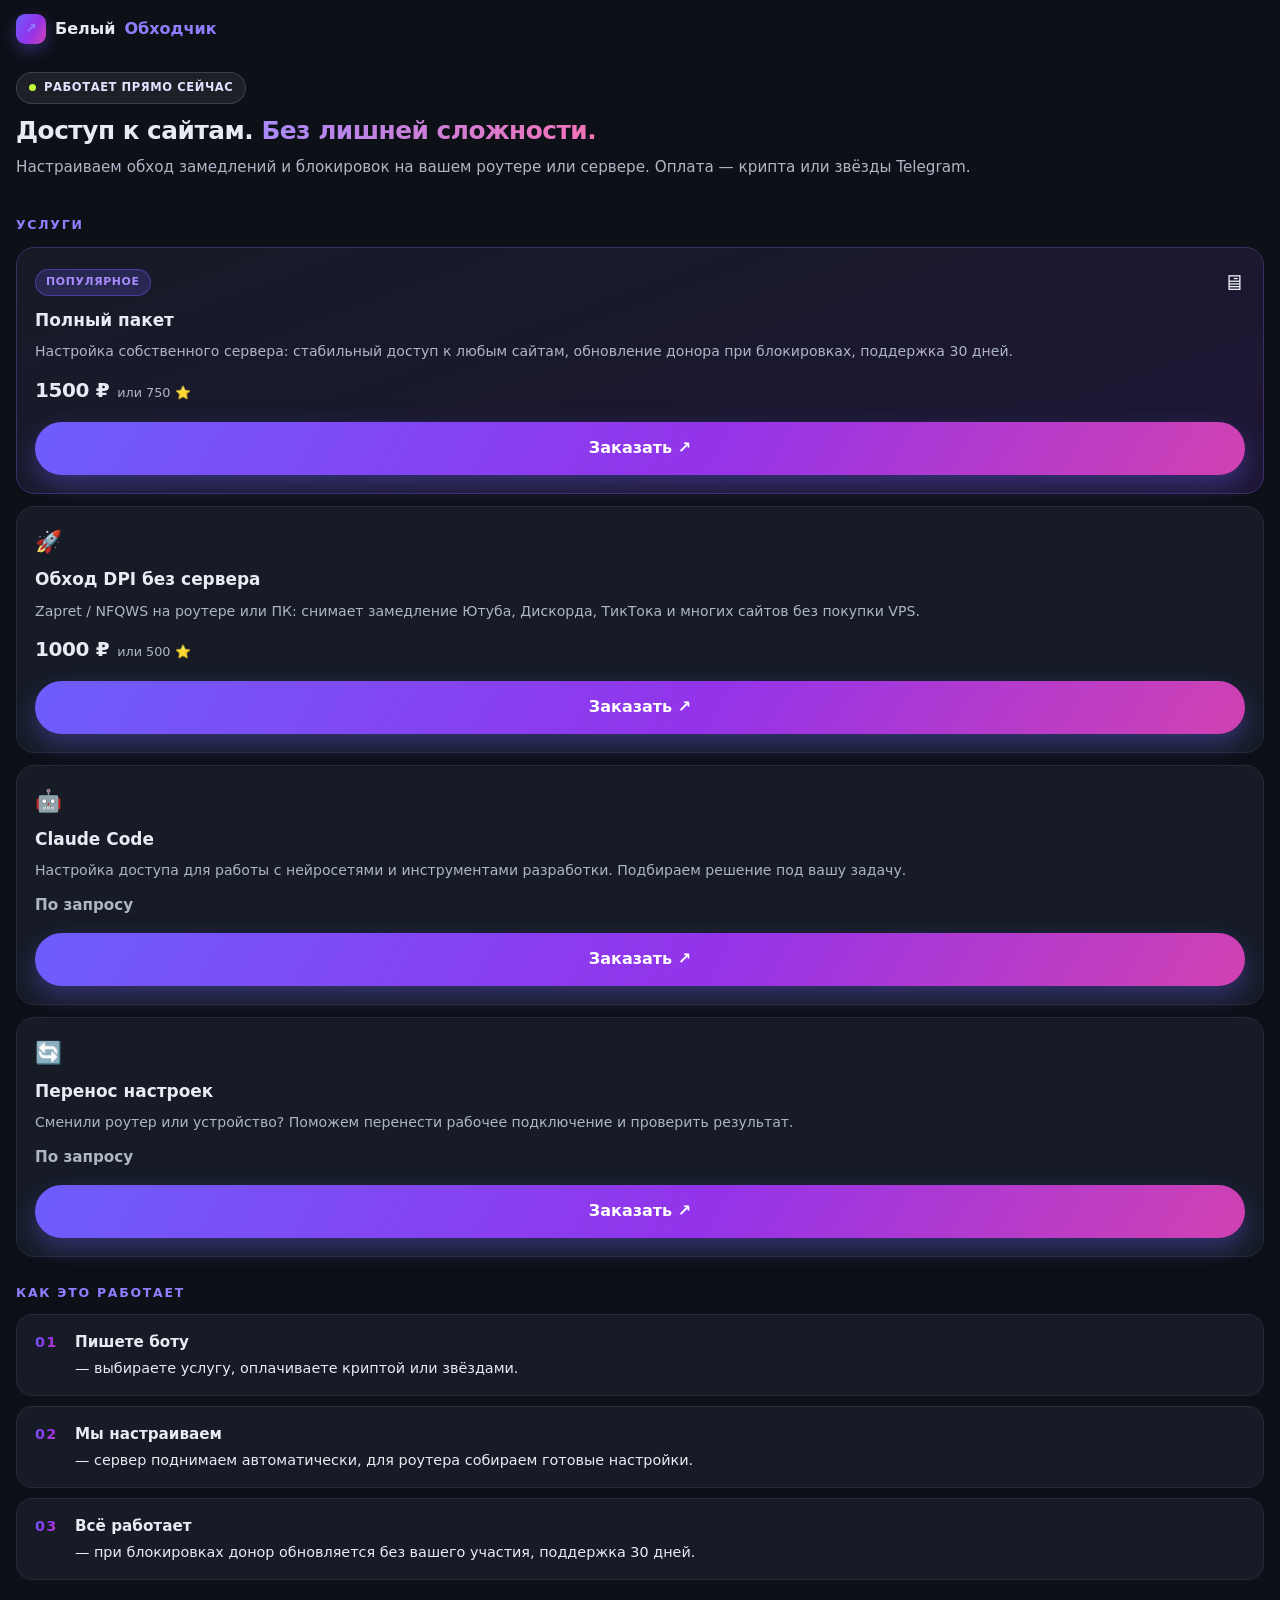
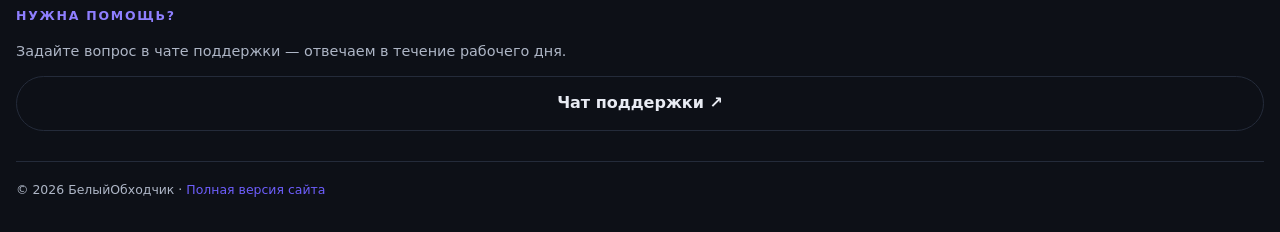
==== webapp/index.html @ 5cc1a09c "feat(site): Telegram Mini App (веб-приложение) webapp/ + kнопка в боте" ====
<!doctype html>
<html lang="ru">
<head>
<meta charset="utf-8">
<meta name="viewport" content="width=device-width, initial-scale=1, viewport-fit=cover">
<meta name="description" content="БелыйОбходчик — настройка стабильного доступа к заблокированным сайтам за один день. Витрина услуг в Telegram.">
<meta name="theme-color" content="#0d1017">
<title>БелыйОбходчик — услуги</title>
<link rel="icon" href="../img/favicon.svg" type="image/svg+xml">
<link rel="stylesheet" href="style.css">
<script src="https://telegram.org/js/telegram-web-app.js"></script>
</head>
<body>
<header class="top">
  <a class="brand" href="https://camce6e-wq.github.io/beliy-obhodchik/">
    <span class="brand-mark" aria-hidden="true">↗</span>
    Белый<span>Обходчик</span>
  </a>
</header>

<main>
  <section class="hero">
    <p class="badge"><span class="dot" aria-hidden="true"></span>Работает прямо сейчас</p>
    <h1>Доступ к сайтам. <em>Без лишней сложности.</em></h1>
    <p class="lead">Настраиваем обход замедлений и блокировок на вашем роутере или сервере. Оплата — крипта или звёзды Telegram.</p>
  </section>

  <section aria-labelledby="srv">
    <h2 id="srv" class="sec-title">Услуги</h2>

    <article class="card featured">
      <div class="card-head"><span class="tag">Популярное</span><span class="icon" aria-hidden="true">🖥</span></div>
      <h3>Полный пакет</h3>
      <p>Настройка собственного сервера: стабильный доступ к любым сайтам, обновление донора при блокировках, поддержка 30 дней.</p>
      <div class="price"><strong>1500 ₽</strong><span>или 750 ⭐</span></div>
      <a class="btn" href="https://t.me/beliy_obhodchik_bot">Заказать ↗</a>
    </article>

    <article class="card">
      <div class="card-head"><span class="icon" aria-hidden="true">🚀</span></div>
      <h3>Обход DPI без сервера</h3>
      <p>Zapret / NFQWS на роутере или ПК: снимает замедление Ютуба, Дискорда, ТикТока и многих сайтов без покупки VPS.</p>
      <div class="price"><strong>1000 ₽</strong><span>или 500 ⭐</span></div>
      <a class="btn" href="https://t.me/beliy_obhodchik_bot">Заказать ↗</a>
    </article>

    <article class="card">
      <div class="card-head"><span class="icon" aria-hidden="true">🤖</span></div>
      <h3>Claude Code</h3>
      <p>Настройка доступа для работы с нейросетями и инструментами разработки. Подбираем решение под вашу задачу.</p>
      <div class="price"><span class="on-request">По запросу</span></div>
      <a class="btn" href="https://t.me/beliy_obhodchik_bot">Заказать ↗</a>
    </article>

    <article class="card">
      <div class="card-head"><span class="icon" aria-hidden="true">🔄</span></div>
      <h3>Перенос настроек</h3>
      <p>Сменили роутер или устройство? Поможем перенести рабочее подключение и проверить результат.</p>
      <div class="price"><span class="on-request">По запросу</span></div>
      <a class="btn" href="https://t.me/beliy_obhodchik_bot">Заказать ↗</a>
    </article>
  </section>

  <section class="steps" aria-labelledby="how">
    <h2 id="how" class="sec-title">Как это работает</h2>
    <ol>
      <li><b>Пишете боту</b> — выбираете услугу, оплачиваете криптой или звёздами.</li>
      <li><b>Мы настраиваем</b> — сервер поднимаем автоматически, для роутера собираем готовые настройки.</li>
      <li><b>Всё работает</b> — при блокировках донор обновляется без вашего участия, поддержка 30 дней.</li>
    </ol>
  </section>

  <section class="support" aria-labelledby="sup">
    <h2 id="sup" class="sec-title">Нужна помощь?</h2>
    <p>Задайте вопрос в чате поддержки — отвечаем в течение рабочего дня.</p>
    <a class="btn outline" href="https://t.me/beliy_obhodchik_support_bot">Чат поддержки ↗</a>
  </section>
</main>

<footer>
  <p>© 2026 БелыйОбходчик · <a href="https://camce6e-wq.github.io/beliy-obhodchik/">Полная версия сайта</a></p>
</footer>

<script>
const tg = window.Telegram ? window.Telegram.WebApp : null;
const root = document.documentElement;
const apply = () => {
  if (!tg) return;
  const t = (tg.themeParams && tg.themeParams.bg_color) || '#0d1017';
  root.style.setProperty('--bg', t === '#ffffff' ? '#ffffff' : '#0d1017');
  if (tg.themeParams && tg.themeParams.text_color) root.style.setProperty('--ink', tg.themeParams.text_color);
};
if (tg) { tg.ready(); tg.expand(); tg.setHeaderColor('#0d1017'); tg.setBackgroundColor('#0d1017'); tg.onEvent('themeChanged', apply); }
apply();
function openBot(url) {
  if (tg && tg.openTelegramLink) tg.openTelegramLink(url);
  else window.location.href = url;
}
document.querySelectorAll(".btn").forEach(function (b) {
  b.addEventListener("click", function (e) {
    e.preventDefault();
    openBot(b.href);
  });
});
</script>
</body>
</html>
---- webapp/style.css ----
:root {
  --bg: #0d1017;
  --card: #161b26;
  --line: #242b3a;
  --ink: #e8ebf3;
  --muted: #aeb6c6;
  --violet: #6d5efc;
  --grad: linear-gradient(120deg, #6d5efc 0%, #9333ea 55%, #ec4899 120%);
}

* { box-sizing: border-box; }
html, body { margin: 0; padding: 0; }
body {
  background: var(--bg);
  color: var(--ink);
  font-family: -apple-system, BlinkMacSystemFont, "Segoe UI", Roboto, Inter, system-ui, sans-serif;
  line-height: 1.55;
  -webkit-font-smoothing: antialiased;
  padding: max(0px, env(safe-area-inset-top)) max(16px, env(safe-area-inset-right)) max(32px, env(safe-area-inset-bottom)) max(16px, env(safe-area-inset-left));
}
a { color: var(--violet); text-decoration: none; }

.top { padding: 14px 0 6px; }
.brand { display: inline-flex; align-items: center; gap: 9px; font-weight: 800; font-size: 1rem; color: var(--ink); }
.brand span { color: #8f7fff; }
.brand-mark {
  display: grid; place-items: center; width: 30px; height: 30px; border-radius: 9px;
  background: var(--grad); color: #fff; font-size: .85rem; box-shadow: 0 6px 16px rgba(109, 94, 252, .35);
}

.hero { padding: 22px 0 10px; }
.badge {
  display: inline-flex; align-items: center; gap: 8px; margin: 0 0 12px;
  padding: 6px 12px; border-radius: 999px; background: rgba(255, 255, 255, .07);
  border: 1px solid rgba(255, 255, 255, .14); font-size: .72rem; font-weight: 700;
  letter-spacing: .05em; text-transform: uppercase; color: #dfe3ff;
}
.dot { width: 7px; height: 7px; border-radius: 50%; background: #c3f53c; }
h1 { margin: 0 0 10px; font-size: 1.55rem; line-height: 1.2; letter-spacing: -.02em; }
h1 em { font-style: normal; background: linear-gradient(100deg, #a78bfa, #f472b6); -webkit-background-clip: text; background-clip: text; color: transparent; }
.lead { margin: 0; color: var(--muted); font-size: .95rem; }

.sec-title { margin: 26px 0 12px; font-size: .78rem; font-weight: 800; letter-spacing: .14em; text-transform: uppercase; color: #8f7fff; }

.card {
  display: flex; flex-direction: column; gap: 8px; margin: 12px 0 0; padding: 18px;
  background: var(--card); border: 1px solid var(--line); border-radius: 18px;
}
.card.featured { background: linear-gradient(160deg, #161b26, #1e1635); border-color: #3b2f66; }
.card-head { display: flex; align-items: center; justify-content: space-between; }
.icon { font-size: 1.35rem; }
.tag {
  padding: 4px 10px; border-radius: 999px; background: rgba(109, 94, 252, .2);
  border: 1px solid rgba(109, 94, 252, .45); color: #a78bfa; font-size: .68rem; font-weight: 800;
  letter-spacing: .06em; text-transform: uppercase;
}
.card h3 { margin: 0; font-size: 1.06rem; }
.card p { margin: 0; color: var(--muted); font-size: .88rem; }
.price { display: flex; align-items: baseline; gap: 8px; margin-top: 4px; }
.price strong { font-size: 1.25rem; letter-spacing: -.02em; }
.price span { color: var(--muted); font-size: .8rem; }
.on-request { font-weight: 700; color: var(--ink); font-size: .95rem !important; }

.btn {
  display: block; width: 100%; margin-top: 8px; padding: 14px 0; text-align: center;
  border: 0; border-radius: 999px; background: var(--grad); color: #fff;
  font-size: 1rem; font-weight: 700; box-shadow: 0 10px 24px rgba(109, 94, 252, .35);
  -webkit-tap-highlight-color: transparent;
}
.btn.outline { background: transparent; border: 1.5px solid var(--line); color: var(--ink); box-shadow: none; }

.steps ol { margin: 0; padding: 0; list-style: none; counter-reset: s; }
.steps li {
  position: relative; margin-top: 10px; padding: 16px 18px 16px 58px;
  background: var(--card); border: 1px solid var(--line); border-radius: 16px; font-size: .9rem;
}
.steps li b { display: block; margin-bottom: 2px; font-size: .95rem; }
.steps li::before {
  counter-increment: s; content: counter(s, decimal-leading-zero);
  position: absolute; left: 18px; top: 16px; font-weight: 800; letter-spacing: .08em;
  background: var(--grad); -webkit-background-clip: text; background-clip: text; color: transparent;
}

.support p { color: var(--muted); font-size: .9rem; }

footer { margin-top: 30px; padding-top: 18px; border-top: 1px solid var(--line); color: var(--muted); font-size: .78rem; }
footer p { margin: 0; }
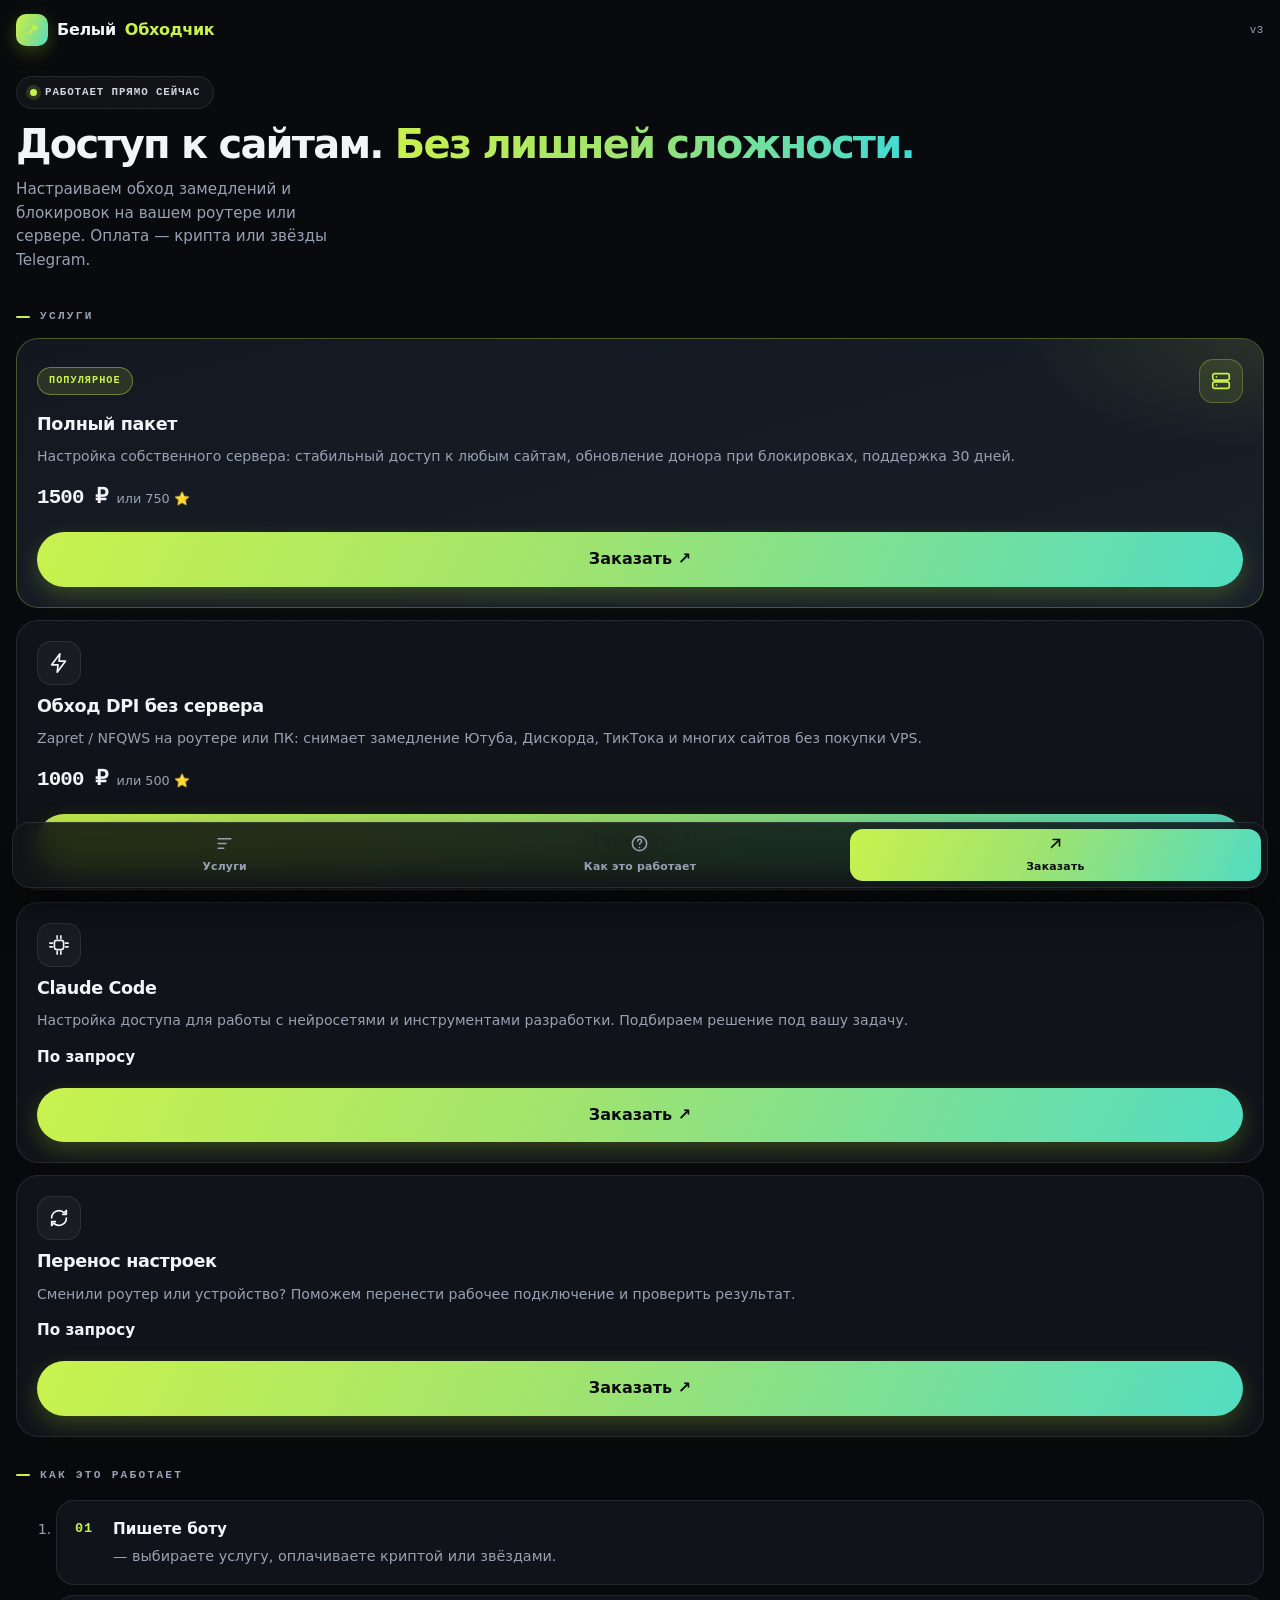
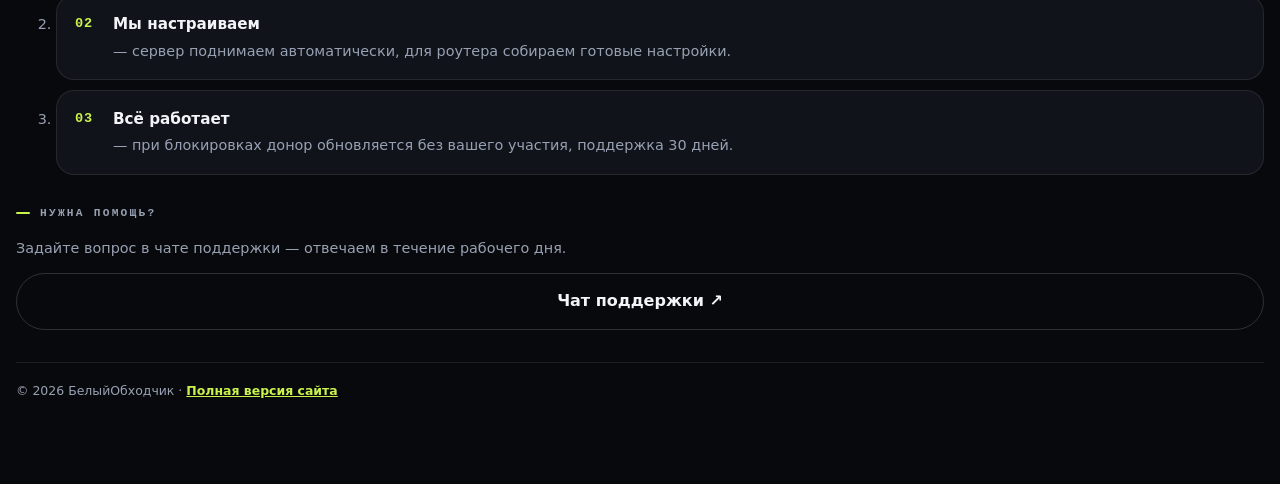
==== commit bb4699be: "feat(design): v3 - near-black + lime, grain, bento-сетка, моно-лейблы, bottom-nav в Mini App" ====
--- a/webapp/index.html
+++ b/webapp/index.html
@@ -11,14 +11,16 @@
 <script src="https://telegram.org/js/telegram-web-app.js"></script>
 </head>
 <body>
+<a class="skip-link" href="#main">К содержимому</a>
 <header class="top">
   <a class="brand" href="https://camce6e-wq.github.io/beliy-obhodchik/">
     <span class="brand-mark" aria-hidden="true">↗</span>
     Белый<span>Обходчик</span>
   </a>
+  <span class="top-note">v3</span>
 </header>
 
-<main>
+<main id="main">
   <section class="hero">
     <p class="badge"><span class="dot" aria-hidden="true"></span>Работает прямо сейчас</p>
     <h1>Доступ к сайтам. <em>Без лишней сложности.</em></h1>
@@ -29,7 +31,7 @@
     <h2 id="srv" class="sec-title">Услуги</h2>
 
     <article class="card featured">
-      <div class="card-head"><span class="tag">Популярное</span><span class="icon" aria-hidden="true">🖥</span></div>
+      <div class="card-head"><span class="tag">Популярное</span><span class="icon" aria-hidden="true"><svg width="22" height="22" viewBox="0 0 24 24" fill="none" stroke="currentColor" stroke-width="1.8" stroke-linecap="round"><rect x="3" y="4" width="18" height="7" rx="2"/><rect x="3" y="13" width="18" height="7" rx="2"/><path d="M7 7.5h.01M7 16.5h.01"/></svg></span></div>
       <h3>Полный пакет</h3>
       <p>Настройка собственного сервера: стабильный доступ к любым сайтам, обновление донора при блокировках, поддержка 30 дней.</p>
       <div class="price"><strong>1500 ₽</strong><span>или 750 ⭐</span></div>
@@ -37,7 +39,7 @@
     </article>
 
     <article class="card">
-      <div class="card-head"><span class="icon" aria-hidden="true">🚀</span></div>
+      <div class="card-head"><span class="icon" aria-hidden="true"><svg width="22" height="22" viewBox="0 0 24 24" fill="none" stroke="currentColor" stroke-width="1.8" stroke-linejoin="round"><path d="M13 2 4 14h7l-1 8 9-12h-7l1-8Z"/></svg></span></div>
       <h3>Обход DPI без сервера</h3>
       <p>Zapret / NFQWS на роутере или ПК: снимает замедление Ютуба, Дискорда, ТикТока и многих сайтов без покупки VPS.</p>
       <div class="price"><strong>1000 ₽</strong><span>или 500 ⭐</span></div>
@@ -45,7 +47,7 @@
     </article>
 
     <article class="card">
-      <div class="card-head"><span class="icon" aria-hidden="true">🤖</span></div>
+      <div class="card-head"><span class="icon" aria-hidden="true"><svg width="22" height="22" viewBox="0 0 24 24" fill="none" stroke="currentColor" stroke-width="1.8" stroke-linecap="round"><rect x="7" y="7" width="10" height="10" rx="2.5"/><path d="M10 2v3M14 2v3M10 19v3M14 19v3M2 10h3M2 14h3M19 10h3M19 14h3"/></svg></span></div>
       <h3>Claude Code</h3>
       <p>Настройка доступа для работы с нейросетями и инструментами разработки. Подбираем решение под вашу задачу.</p>
       <div class="price"><span class="on-request">По запросу</span></div>
@@ -53,7 +55,7 @@
     </article>
 
     <article class="card">
-      <div class="card-head"><span class="icon" aria-hidden="true">🔄</span></div>
+      <div class="card-head"><span class="icon" aria-hidden="true"><svg width="22" height="22" viewBox="0 0 24 24" fill="none" stroke="currentColor" stroke-width="1.8" stroke-linecap="round" stroke-linejoin="round"><path d="M20 12a8 8 0 0 1-13.7 5.6L4 20"/><path d="M4 12a8 8 0 0 1 13.7-5.6L20 4"/><path d="M20 4v4h-4M4 20v-4h4"/></svg></span></div>
       <h3>Перенос настроек</h3>
       <p>Сменили роутер или устройство? Поможем перенести рабочее подключение и проверить результат.</p>
       <div class="price"><span class="on-request">По запросу</span></div>
@@ -81,25 +83,25 @@
   <p>© 2026 БелыйОбходчик · <a href="https://camce6e-wq.github.io/beliy-obhodchik/">Полная версия сайта</a></p>
 </footer>
 
+<nav class="tabbar" aria-label="Навигация приложения">
+  <a href="#srv"><b aria-hidden="true"><svg width="19" height="19" viewBox="0 0 24 24" fill="none" stroke="currentColor" stroke-width="1.9" stroke-linecap="round"><path d="M4 6h16M4 12h10M4 18h7"/></svg></b>Услуги</a>
+  <a href="#how"><b aria-hidden="true"><svg width="19" height="19" viewBox="0 0 24 24" fill="none" stroke="currentColor" stroke-width="1.9" stroke-linecap="round"><circle cx="12" cy="12" r="9"/><path d="M9.6 9.2a2.5 2.5 0 1 1 3.4 2.3c-.7.3-1 .9-1 1.6"/><path d="M12 17h.01"/></svg></b>Как это работает</a>
+  <a class="cta" href="https://t.me/beliy_obhodchik_bot"><b aria-hidden="true"><svg width="19" height="19" viewBox="0 0 24 24" fill="none" stroke="currentColor" stroke-width="2.1" stroke-linecap="round" stroke-linejoin="round"><path d="M7 17 17 7"/><path d="M9 7h8v8"/></svg></b>Заказать</a>
+</nav>
+
 <script>
-const tg = window.Telegram ? window.Telegram.WebApp : null;
-const root = document.documentElement;
-const apply = () => {
-  if (!tg) return;
-  const t = (tg.themeParams && tg.themeParams.bg_color) || '#0d1017';
-  root.style.setProperty('--bg', t === '#ffffff' ? '#ffffff' : '#0d1017');
-  if (tg.themeParams && tg.themeParams.text_color) root.style.setProperty('--ink', tg.themeParams.text_color);
-};
-if (tg) { tg.ready(); tg.expand(); tg.setHeaderColor('#0d1017'); tg.setBackgroundColor('#0d1017'); tg.onEvent('themeChanged', apply); }
-apply();
+// Палитра приложения фиксирована (тёмная), поэтому цвета темы Telegram не подменяем:
+// иначе светлая тема даст тёмный текст на тёмном фоне.
+var tg = window.Telegram ? window.Telegram.WebApp : null;
+if (tg) { tg.ready(); tg.expand(); tg.setHeaderColor('#08090c'); tg.setBackgroundColor('#08090c'); }
 function openBot(url) {
   if (tg && tg.openTelegramLink) tg.openTelegramLink(url);
   else window.location.href = url;
 }
-document.querySelectorAll(".btn").forEach(function (b) {
-  b.addEventListener("click", function (e) {
+document.querySelectorAll('.btn, .tabbar a[href*="t.me"]').forEach(function (el) {
+  el.addEventListener('click', function (e) {
     e.preventDefault();
-    openBot(b.href);
+    openBot(el.href);
   });
 });
 </script>
--- a/webapp/style.css
+++ b/webapp/style.css
@@ -1,87 +1,142 @@
 :root {
-  --bg: #0d1017;
-  --card: #161b26;
-  --line: #242b3a;
-  --ink: #e8ebf3;
-  --muted: #aeb6c6;
-  --violet: #6d5efc;
-  --grad: linear-gradient(120deg, #6d5efc 0%, #9333ea 55%, #ec4899 120%);
+  --bg: #08090c;
+  --surface: #101319;
+  --surface-2: #161a22;
+  --hair: rgba(255, 255, 255, .09);
+  --hair-2: rgba(255, 255, 255, .16);
+  --ink: #f2f4f8;
+  --muted: #98a1b3;
+  --lime: #c9f24d;
+  --lime-deep: #a8dc2b;
+  --cyan: #3ddbd9;
+  --grad: linear-gradient(115deg, #c9f24d 0%, #9fe36f 45%, #3ddbd9 115%);
+  --mono: ui-monospace, SFMono-Regular, Menlo, Consolas, monospace;
+  --ease: cubic-bezier(.2, .8, .2, 1);
 }
 
 * { box-sizing: border-box; }
-html, body { margin: 0; padding: 0; }
+html { scroll-behavior: smooth; }
 body {
+  margin: 0;
   background: var(--bg);
   color: var(--ink);
   font-family: -apple-system, BlinkMacSystemFont, "Segoe UI", Roboto, Inter, system-ui, sans-serif;
   line-height: 1.55;
   -webkit-font-smoothing: antialiased;
-  padding: max(0px, env(safe-area-inset-top)) max(16px, env(safe-area-inset-right)) max(32px, env(safe-area-inset-bottom)) max(16px, env(safe-area-inset-left));
-}
-a { color: var(--violet); text-decoration: none; }
-
-.top { padding: 14px 0 6px; }
-.brand { display: inline-flex; align-items: center; gap: 9px; font-weight: 800; font-size: 1rem; color: var(--ink); }
-.brand span { color: #8f7fff; }
-.brand-mark {
-  display: grid; place-items: center; width: 30px; height: 30px; border-radius: 9px;
-  background: var(--grad); color: #fff; font-size: .85rem; box-shadow: 0 6px 16px rgba(109, 94, 252, .35);
+  padding: max(0px, env(safe-area-inset-top)) max(16px, env(safe-area-inset-right)) calc(84px + env(safe-area-inset-bottom)) max(16px, env(safe-area-inset-left));
 }
 
-.hero { padding: 22px 0 10px; }
+/* grain */
+body::after {
+  content: ""; position: fixed; inset: 0; z-index: 1; pointer-events: none; opacity: .05;
+  background-image: url("data:image/svg+xml,%3Csvg xmlns='http://www.w3.org/2000/svg' width='160' height='160'%3E%3Cfilter id='n'%3E%3CfeTurbulence type='fractalNoise' baseFrequency='.85' numOctaves='3'/%3E%3C/filter%3E%3Crect width='160' height='160' filter='url(%23n)'/%3E%3C/svg%3E");
+  mix-blend-mode: overlay;
+}
+.skip-link, .top, main, footer, .tabbar { position: relative; z-index: 2; }
+
+.skip-link { position: absolute; left: 12px; top: -60px; z-index: 10; padding: 10px 14px; background: var(--lime); color: #0a0c10; border-radius: 0 0 10px 10px; font-weight: 700; text-decoration: none; }
+.skip-link:focus { top: 0; }
+
+.top { display: flex; align-items: center; justify-content: space-between; padding: 14px 0 4px; }
+.brand { display: inline-flex; align-items: center; gap: 9px; font-weight: 800; letter-spacing: -.02em; color: var(--ink); text-decoration: none; }
+.brand span { color: var(--lime); }
+.brand-mark {
+  display: grid; place-items: center; width: 32px; height: 32px; border-radius: 10px;
+  background: var(--grad); color: #0a0c10; font-size: .9rem; font-weight: 900; box-shadow: 0 6px 18px rgba(168, 220, 43, .26);
+}
+.top-note { font-family: var(--mono); font-size: .68rem; color: var(--muted); letter-spacing: .06em; }
+
+.hero { padding: 26px 0 6px; }
 .badge {
-  display: inline-flex; align-items: center; gap: 8px; margin: 0 0 12px;
-  padding: 6px 12px; border-radius: 999px; background: rgba(255, 255, 255, .07);
-  border: 1px solid rgba(255, 255, 255, .14); font-size: .72rem; font-weight: 700;
-  letter-spacing: .05em; text-transform: uppercase; color: #dfe3ff;
+  display: inline-flex; align-items: center; gap: 8px; margin: 0 0 14px;
+  padding: 7px 13px; border-radius: 999px; background: rgba(255, 255, 255, .04);
+  border: 1px solid var(--hair); font-family: var(--mono); font-size: .68rem; font-weight: 600;
+  letter-spacing: .08em; text-transform: uppercase; color: #cfd6e2;
 }
-.dot { width: 7px; height: 7px; border-radius: 50%; background: #c3f53c; }
-h1 { margin: 0 0 10px; font-size: 1.55rem; line-height: 1.2; letter-spacing: -.02em; }
-h1 em { font-style: normal; background: linear-gradient(100deg, #a78bfa, #f472b6); -webkit-background-clip: text; background-clip: text; color: transparent; }
-.lead { margin: 0; color: var(--muted); font-size: .95rem; }
+.dot { width: 7px; height: 7px; border-radius: 50%; background: var(--lime); box-shadow: 0 0 0 4px rgba(201, 242, 77, .15); }
+h1 { margin: 0 0 12px; font-size: clamp(1.9rem, 8vw, 2.5rem); line-height: 1.08; letter-spacing: -.045em; }
+h1 em { font-style: normal; background: linear-gradient(100deg, var(--lime), #9fe36f 45%, var(--cyan)); -webkit-background-clip: text; background-clip: text; color: transparent; }
+.lead { margin: 0; color: var(--muted); font-size: .95rem; max-width: 34ch; }
 
-.sec-title { margin: 26px 0 12px; font-size: .78rem; font-weight: 800; letter-spacing: .14em; text-transform: uppercase; color: #8f7fff; }
+.sec-title {
+  display: flex; align-items: center; gap: 10px; margin: 30px 0 4px;
+  font-family: var(--mono); font-size: .7rem; font-weight: 700; letter-spacing: .2em;
+  text-transform: uppercase; color: var(--muted);
+}
+.sec-title::before { content: ""; width: 14px; height: 2px; background: var(--lime); border-radius: 2px; flex: none; }
 
 .card {
-  display: flex; flex-direction: column; gap: 8px; margin: 12px 0 0; padding: 18px;
-  background: var(--card); border: 1px solid var(--line); border-radius: 18px;
+  position: relative; display: flex; flex-direction: column; gap: 8px; margin-top: 12px; padding: 20px;
+  background: var(--surface); border: 1px solid var(--hair); border-radius: 22px;
+  transition: transform .2s var(--ease), border-color .2s, background .2s;
 }
-.card.featured { background: linear-gradient(160deg, #161b26, #1e1635); border-color: #3b2f66; }
+.card:active { transform: scale(.99); }
+.card.featured { background: linear-gradient(165deg, #131720, #182029); border-color: rgba(201, 242, 77, .28); }
+.card.featured::after {
+  content: ""; position: absolute; inset: 0; border-radius: 22px; pointer-events: none;
+  background: radial-gradient(420px 180px at 100% 0, rgba(201, 242, 77, .1), transparent 60%);
+}
 .card-head { display: flex; align-items: center; justify-content: space-between; }
-.icon { font-size: 1.35rem; }
+.icon { display: grid; place-items: center; width: 44px; height: 44px; border-radius: 14px; color: var(--ink); background: rgba(255, 255, 255, .04); border: 1px solid var(--hair); }
+.card.featured .icon { color: var(--lime); background: rgba(201, 242, 77, .1); border-color: rgba(201, 242, 77, .28); }
 .tag {
-  padding: 4px 10px; border-radius: 999px; background: rgba(109, 94, 252, .2);
-  border: 1px solid rgba(109, 94, 252, .45); color: #a78bfa; font-size: .68rem; font-weight: 800;
-  letter-spacing: .06em; text-transform: uppercase;
+  padding: 5px 11px; border-radius: 999px; background: rgba(201, 242, 77, .13);
+  border: 1px solid rgba(201, 242, 77, .4); color: var(--lime); font-family: var(--mono);
+  font-size: .64rem; font-weight: 700; letter-spacing: .1em; text-transform: uppercase;
 }
-.card h3 { margin: 0; font-size: 1.06rem; }
+.card h3 { margin: 0; font-size: 1.1rem; letter-spacing: -.02em; }
 .card p { margin: 0; color: var(--muted); font-size: .88rem; }
-.price { display: flex; align-items: baseline; gap: 8px; margin-top: 4px; }
-.price strong { font-size: 1.25rem; letter-spacing: -.02em; }
+.price { display: flex; align-items: baseline; gap: 9px; margin-top: 6px; }
+.price strong { font-family: var(--mono); font-size: 1.3rem; letter-spacing: -.04em; }
 .price span { color: var(--muted); font-size: .8rem; }
-.on-request { font-weight: 700; color: var(--ink); font-size: .95rem !important; }
+.on-request { color: var(--ink) !important; font-weight: 700; font-size: .95rem !important; }
 
 .btn {
-  display: block; width: 100%; margin-top: 8px; padding: 14px 0; text-align: center;
-  border: 0; border-radius: 999px; background: var(--grad); color: #fff;
-  font-size: 1rem; font-weight: 700; box-shadow: 0 10px 24px rgba(109, 94, 252, .35);
-  -webkit-tap-highlight-color: transparent;
+  display: block; width: 100%; margin-top: 10px; padding: 15px 0; text-align: center;
+  border: 0; border-radius: 999px; background: var(--grad); color: #0a0c10;
+  font-size: 1rem; font-weight: 800; text-decoration: none; box-shadow: 0 8px 22px rgba(168, 220, 43, .24);
+  -webkit-tap-highlight-color: transparent; transition: transform .16s var(--ease), filter .16s;
 }
-.btn.outline { background: transparent; border: 1.5px solid var(--line); color: var(--ink); box-shadow: none; }
+.btn:active { transform: scale(.985); filter: brightness(.97); }
+.btn.outline { background: transparent; border: 1.5px solid var(--hair-2); color: var(--ink); box-shadow: none; }
 
-.steps ol { margin: 0; padding: 0; list-style: none; counter-reset: s; }
+.steps { list-style: none; margin: 0; padding: 0; counter-reset: s; }
 .steps li {
-  position: relative; margin-top: 10px; padding: 16px 18px 16px 58px;
-  background: var(--card); border: 1px solid var(--line); border-radius: 16px; font-size: .9rem;
+  position: relative; margin-top: 10px; padding: 17px 18px 17px 56px;
+  background: var(--surface); border: 1px solid var(--hair); border-radius: 18px; font-size: .9rem; color: var(--muted);
 }
-.steps li b { display: block; margin-bottom: 2px; font-size: .95rem; }
+.steps li b { display: block; margin-bottom: 3px; color: var(--ink); font-size: .95rem; }
 .steps li::before {
   counter-increment: s; content: counter(s, decimal-leading-zero);
-  position: absolute; left: 18px; top: 16px; font-weight: 800; letter-spacing: .08em;
-  background: var(--grad); -webkit-background-clip: text; background-clip: text; color: transparent;
+  position: absolute; left: 18px; top: 17px; font-family: var(--mono); font-weight: 700;
+  font-size: .85rem; letter-spacing: .06em; color: var(--lime);
 }
 
 .support p { color: var(--muted); font-size: .9rem; }
 
-footer { margin-top: 30px; padding-top: 18px; border-top: 1px solid var(--line); color: var(--muted); font-size: .78rem; }
-footer p { margin: 0; }+footer { margin-top: 32px; padding-top: 18px; border-top: 1px solid var(--hair); color: var(--muted); font-size: .78rem; }
+footer p { margin: 0; }
+footer a { color: var(--lime); font-weight: 600; }
+
+/* bottom navigation — app-like pattern */
+.tabbar {
+  position: fixed; left: 12px; right: 12px; bottom: calc(12px + env(safe-area-inset-bottom));
+  display: grid; grid-template-columns: repeat(3, 1fr); gap: 4px; padding: 6px;
+  background: rgba(16, 19, 25, .88); border: 1px solid var(--hair); border-radius: 18px;
+  backdrop-filter: saturate(160%) blur(16px); -webkit-backdrop-filter: saturate(160%) blur(16px);
+  box-shadow: 0 18px 44px rgba(0, 0, 0, .5);
+}
+.tabbar a {
+  display: flex; flex-direction: column; align-items: center; justify-content: center; gap: 3px;
+  min-height: 52px; border-radius: 13px; text-decoration: none; color: var(--muted);
+  font-size: .68rem; font-weight: 700; letter-spacing: .02em; transition: background .2s, color .2s;
+}
+.tabbar a b { font-size: 1.05rem; line-height: 1; font-weight: 400; }
+.tabbar a:active, .tabbar a:hover { background: rgba(201, 242, 77, .12); color: var(--lime); }
+.tabbar a.cta { background: var(--grad); color: #0a0c10; }
+.tabbar a.cta:active, .tabbar a.cta:hover { filter: brightness(.97); color: #0a0c10; }
+
+@media (prefers-reduced-motion: reduce) {
+  *, *::before, *::after { transition: none !important; animation: none !important; }
+  html { scroll-behavior: auto; }
+}
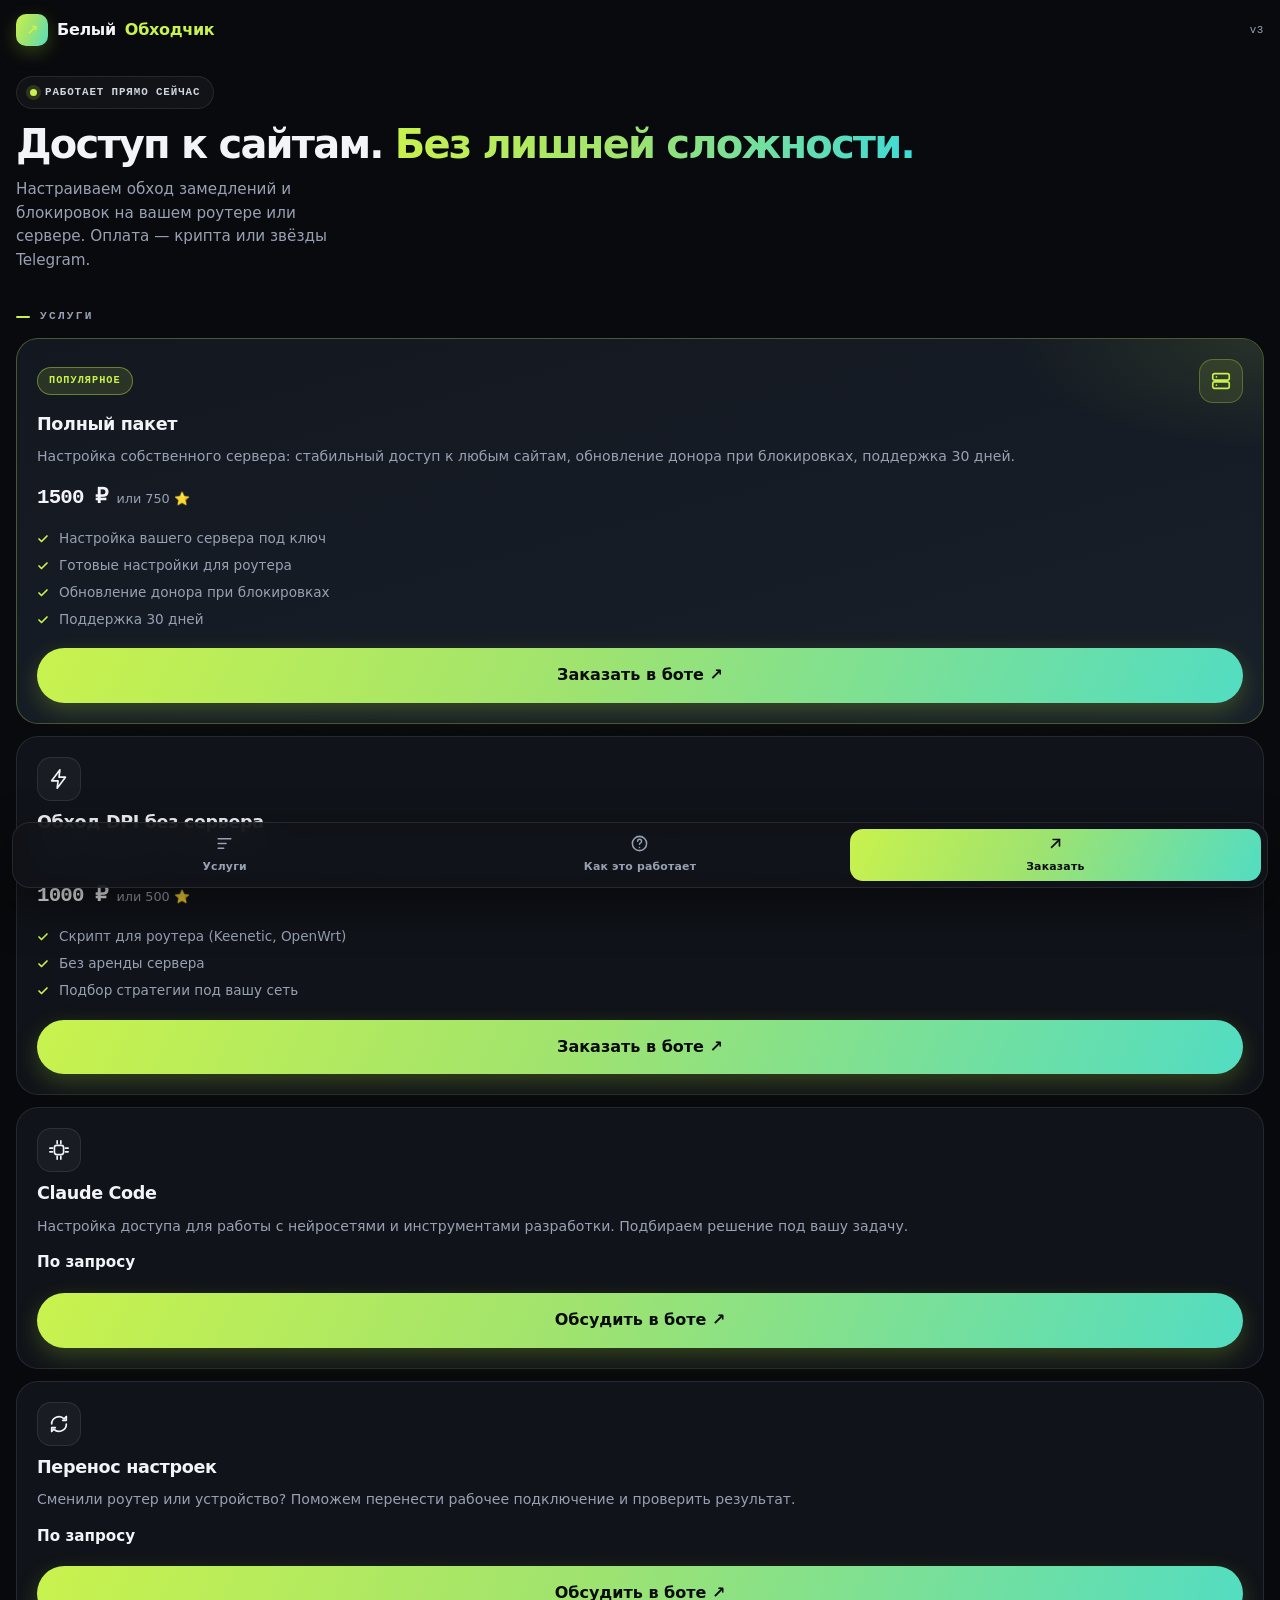
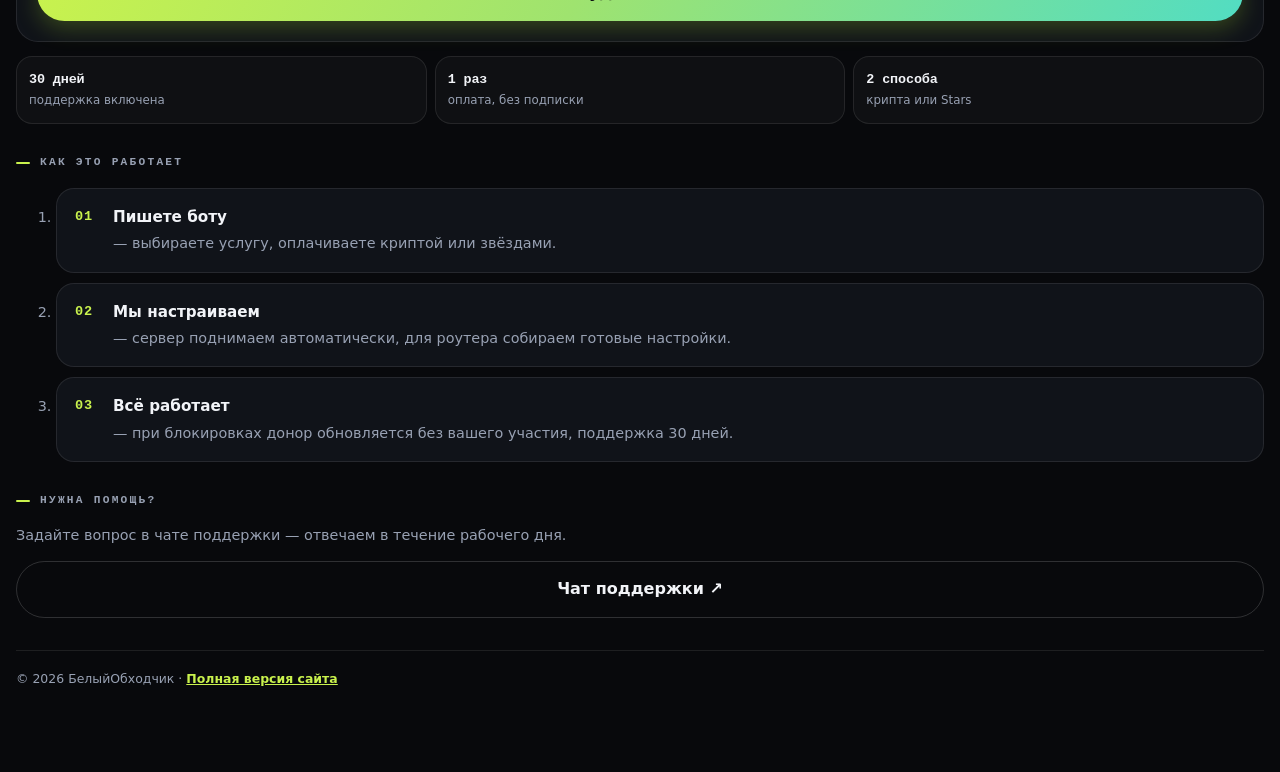
==== commit 2fb39aea: "feat(site): конкретный оффер в hero, выгоды вместо мета-статистики, липкий CTA, deep-link кнопки в M" ====
--- a/webapp/index.html
+++ b/webapp/index.html
@@ -35,7 +35,13 @@
       <h3>Полный пакет</h3>
       <p>Настройка собственного сервера: стабильный доступ к любым сайтам, обновление донора при блокировках, поддержка 30 дней.</p>
       <div class="price"><strong>1500 ₽</strong><span>или 750 ⭐</span></div>
-      <a class="btn" href="https://t.me/beliy_obhodchik_bot">Заказать ↗</a>
+      <ul class="inc">
+        <li>Настройка вашего сервера под ключ</li>
+        <li>Готовые настройки для роутера</li>
+        <li>Обновление донора при блокировках</li>
+        <li>Поддержка 30 дней</li>
+      </ul>
+      <a class="btn" href="https://t.me/beliy_obhodchik_bot?start=vps">Заказать в боте ↗</a>
     </article>
 
     <article class="card">
@@ -43,7 +49,12 @@
       <h3>Обход DPI без сервера</h3>
       <p>Zapret / NFQWS на роутере или ПК: снимает замедление Ютуба, Дискорда, ТикТока и многих сайтов без покупки VPS.</p>
       <div class="price"><strong>1000 ₽</strong><span>или 500 ⭐</span></div>
-      <a class="btn" href="https://t.me/beliy_obhodchik_bot">Заказать ↗</a>
+      <ul class="inc">
+        <li>Скрипт для роутера (Keenetic, OpenWrt)</li>
+        <li>Без аренды сервера</li>
+        <li>Подбор стратегии под вашу сеть</li>
+      </ul>
+      <a class="btn" href="https://t.me/beliy_obhodchik_bot?start=dpi">Заказать в боте ↗</a>
     </article>
 
     <article class="card">
@@ -51,7 +62,7 @@
       <h3>Claude Code</h3>
       <p>Настройка доступа для работы с нейросетями и инструментами разработки. Подбираем решение под вашу задачу.</p>
       <div class="price"><span class="on-request">По запросу</span></div>
-      <a class="btn" href="https://t.me/beliy_obhodchik_bot">Заказать ↗</a>
+      <a class="btn" href="https://t.me/beliy_obhodchik_bot?start=claude">Обсудить в боте ↗</a>
     </article>
 
     <article class="card">
@@ -59,8 +70,14 @@
       <h3>Перенос настроек</h3>
       <p>Сменили роутер или устройство? Поможем перенести рабочее подключение и проверить результат.</p>
       <div class="price"><span class="on-request">По запросу</span></div>
-      <a class="btn" href="https://t.me/beliy_obhodchik_bot">Заказать ↗</a>
+      <a class="btn" href="https://t.me/beliy_obhodchik_bot?start=transfer">Обсудить в боте ↗</a>
     </article>
+  </section>
+
+  <section class="trust" aria-label="Что входит в настройку">
+    <div class="trust-item"><b>30 дней</b>поддержка включена</div>
+    <div class="trust-item"><b>1 раз</b>оплата, без подписки</div>
+    <div class="trust-item"><b>2 способа</b>крипта или Stars</div>
   </section>
 
   <section class="steps" aria-labelledby="how">
@@ -86,7 +103,7 @@
 <nav class="tabbar" aria-label="Навигация приложения">
   <a href="#srv"><b aria-hidden="true"><svg width="19" height="19" viewBox="0 0 24 24" fill="none" stroke="currentColor" stroke-width="1.9" stroke-linecap="round"><path d="M4 6h16M4 12h10M4 18h7"/></svg></b>Услуги</a>
   <a href="#how"><b aria-hidden="true"><svg width="19" height="19" viewBox="0 0 24 24" fill="none" stroke="currentColor" stroke-width="1.9" stroke-linecap="round"><circle cx="12" cy="12" r="9"/><path d="M9.6 9.2a2.5 2.5 0 1 1 3.4 2.3c-.7.3-1 .9-1 1.6"/><path d="M12 17h.01"/></svg></b>Как это работает</a>
-  <a class="cta" href="https://t.me/beliy_obhodchik_bot"><b aria-hidden="true"><svg width="19" height="19" viewBox="0 0 24 24" fill="none" stroke="currentColor" stroke-width="2.1" stroke-linecap="round" stroke-linejoin="round"><path d="M7 17 17 7"/><path d="M9 7h8v8"/></svg></b>Заказать</a>
+  <a class="cta" href="https://t.me/beliy_obhodchik_bot?start=vps"><b aria-hidden="true"><svg width="19" height="19" viewBox="0 0 24 24" fill="none" stroke="currentColor" stroke-width="2.1" stroke-linecap="round" stroke-linejoin="round"><path d="M7 17 17 7"/><path d="M9 7h8v8"/></svg></b>Заказать</a>
 </nav>
 
 <script>
--- a/webapp/style.css
+++ b/webapp/style.css
@@ -86,6 +86,18 @@
 }
 .card h3 { margin: 0; font-size: 1.1rem; letter-spacing: -.02em; }
 .card p { margin: 0; color: var(--muted); font-size: .88rem; }
+.inc { list-style: none; margin: 6px 0 0; padding: 0; display: grid; gap: 6px; }
+.inc li { position: relative; padding-left: 22px; color: var(--muted); font-size: .85rem; }
+.inc li::before {
+  content: ""; position: absolute; left: 0; top: 5px; width: 12px; height: 12px; border-radius: 3px;
+  background: var(--lime); -webkit-mask: url("data:image/svg+xml,%3Csvg xmlns='http://www.w3.org/2000/svg' viewBox='0 0 24 24'%3E%3Cpath d='M20 6 9 17l-5-5' fill='none' stroke='%23000' stroke-width='3.4' stroke-linecap='round' stroke-linejoin='round'/%3E%3C/svg%3E") center/contain no-repeat;
+  mask: url("data:image/svg+xml,%3Csvg xmlns='http://www.w3.org/2000/svg' viewBox='0 0 24 24'%3E%3Cpath d='M20 6 9 17l-5-5' fill='none' stroke='%23000' stroke-width='3.4' stroke-linecap='round' stroke-linejoin='round'/%3E%3C/svg%3E") center/contain no-repeat;
+}
+
+.trust { display: grid; grid-template-columns: repeat(3, 1fr); gap: 8px; margin-top: 14px; }
+.trust-item { padding: 14px 12px; background: rgba(255, 255, 255, .03); border: 1px solid var(--hair); border-radius: 16px; color: var(--muted); font-size: .74rem; line-height: 1.35; }
+.trust-item b { display: block; color: var(--ink); font-family: var(--mono); font-size: .84rem; margin-bottom: 4px; letter-spacing: -.01em; }
+
 .price { display: flex; align-items: baseline; gap: 9px; margin-top: 6px; }
 .price strong { font-family: var(--mono); font-size: 1.3rem; letter-spacing: -.04em; }
 .price span { color: var(--muted); font-size: .8rem; }
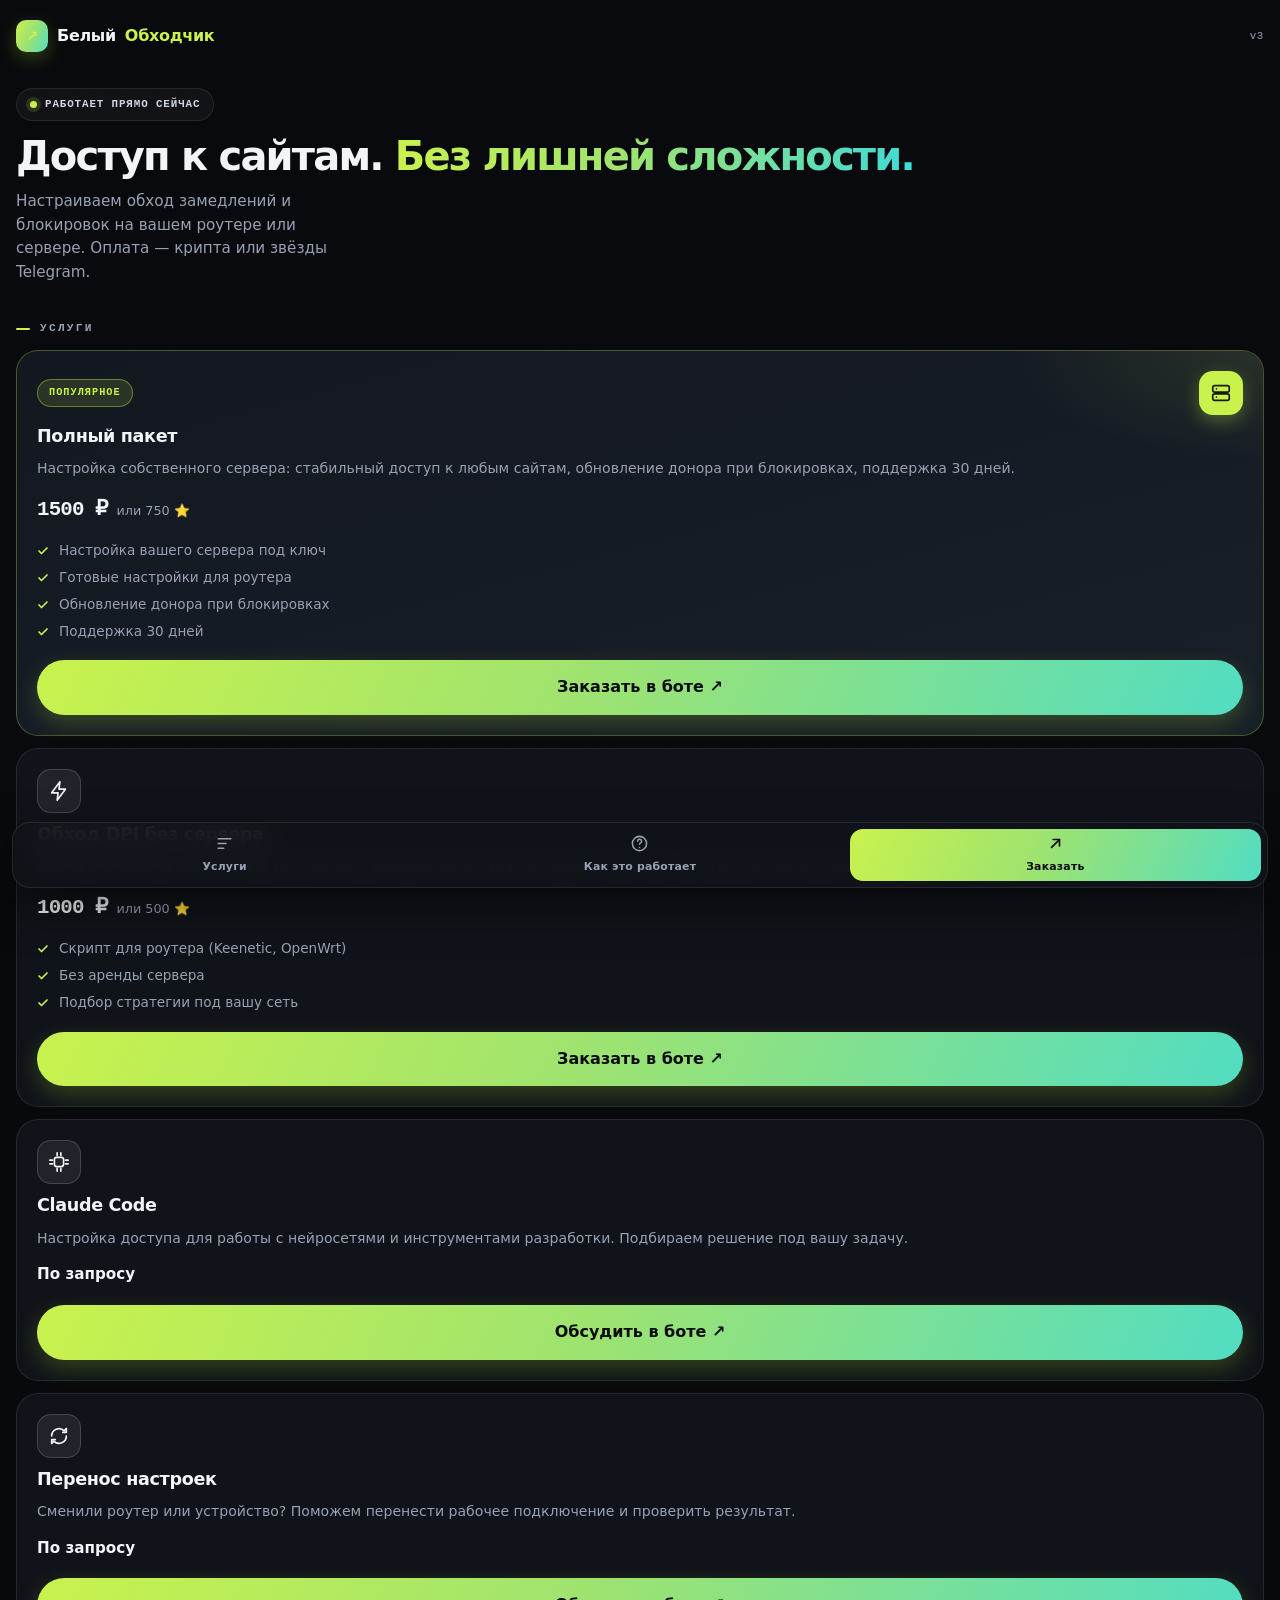
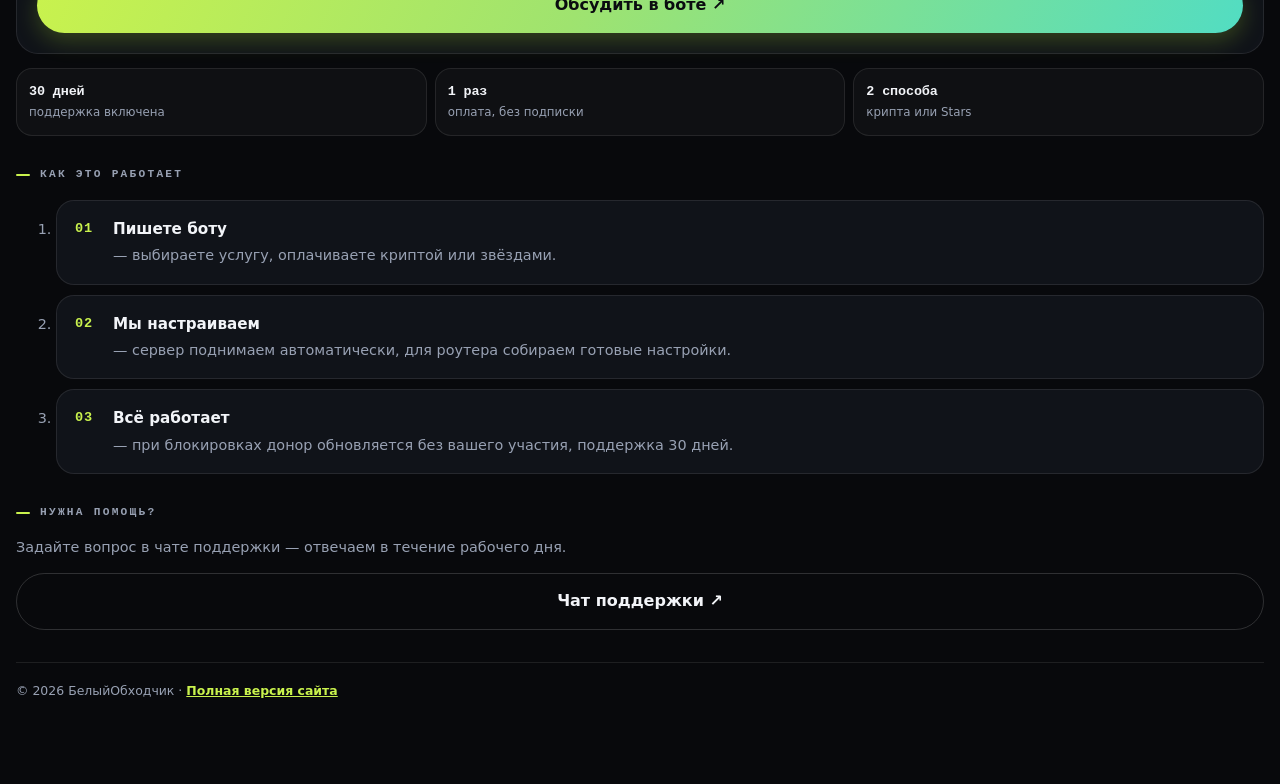
==== commit 966b21b4: "webapp: тап-таргеты brand/footer >= 44px, og-теги и canonical" ====
--- a/webapp/index.html
+++ b/webapp/index.html
@@ -5,7 +5,18 @@
 <meta name="viewport" content="width=device-width, initial-scale=1, viewport-fit=cover">
 <meta name="description" content="БелыйОбходчик — настройка стабильного доступа к заблокированным сайтам за один день. Витрина услуг в Telegram.">
 <meta name="theme-color" content="#0d1017">
+<meta property="og:type" content="website">
+<meta property="og:locale" content="ru_RU">
+<meta property="og:title" content="БелыйОбходчик — услуги и цены">
+<meta property="og:description" content="Настройка доступа к заблокированным сайтам: свой сервер, обход DPI без сервера, перенос настроек. Цены сразу.">
+<meta name="twitter:card" content="summary_large_image">
+<meta name="twitter:image" content="https://camce6e-wq.github.io/beliy-obhodchik/img/og-image.png">
+<meta property="og:image" content="https://camce6e-wq.github.io/beliy-obhodchik/img/og-image.png">
+<meta property="og:image:width" content="1200">
+<meta property="og:image:height" content="630">
+<meta property="og:image:type" content="image/png">
 <title>БелыйОбходчик — услуги</title>
+<link rel="canonical" href="https://camce6e-wq.github.io/beliy-obhodchik/webapp/index.html">
 <link rel="icon" href="../img/favicon.svg" type="image/svg+xml">
 <link rel="stylesheet" href="style.css">
 <script src="https://telegram.org/js/telegram-web-app.js"></script>
--- a/webapp/style.css
+++ b/webapp/style.css
@@ -38,7 +38,7 @@
 .skip-link:focus { top: 0; }
 
 .top { display: flex; align-items: center; justify-content: space-between; padding: 14px 0 4px; }
-.brand { display: inline-flex; align-items: center; gap: 9px; font-weight: 800; letter-spacing: -.02em; color: var(--ink); text-decoration: none; }
+.brand { display: inline-flex; align-items: center; gap: 9px; min-height: 44px; font-weight: 800; letter-spacing: -.02em; color: var(--ink); text-decoration: none; }
 .brand span { color: var(--lime); }
 .brand-mark {
   display: grid; place-items: center; width: 32px; height: 32px; border-radius: 10px;
@@ -77,8 +77,8 @@
   background: radial-gradient(420px 180px at 100% 0, rgba(201, 242, 77, .1), transparent 60%);
 }
 .card-head { display: flex; align-items: center; justify-content: space-between; }
-.icon { display: grid; place-items: center; width: 44px; height: 44px; border-radius: 14px; color: var(--ink); background: rgba(255, 255, 255, .04); border: 1px solid var(--hair); }
-.card.featured .icon { color: var(--lime); background: rgba(201, 242, 77, .1); border-color: rgba(201, 242, 77, .28); }
+.icon { display: grid; place-items: center; width: 44px; height: 44px; border-radius: 14px; color: var(--ink); background: rgba(255, 255, 255, .07); border: 1px solid var(--hair-2); }
+.card.featured .icon { color: #0a0c10; background: var(--lime); border-color: transparent; box-shadow: 0 6px 18px rgba(201, 242, 77, .3); }
 .tag {
   padding: 5px 11px; border-radius: 999px; background: rgba(201, 242, 77, .13);
   border: 1px solid rgba(201, 242, 77, .4); color: var(--lime); font-family: var(--mono);
@@ -128,7 +128,7 @@
 
 footer { margin-top: 32px; padding-top: 18px; border-top: 1px solid var(--hair); color: var(--muted); font-size: .78rem; }
 footer p { margin: 0; }
-footer a { color: var(--lime); font-weight: 600; }
+footer a { color: var(--lime); font-weight: 600; display: inline-block; padding: 14px 4px; margin: -14px -4px; }
 
 /* bottom navigation — app-like pattern */
 .tabbar {
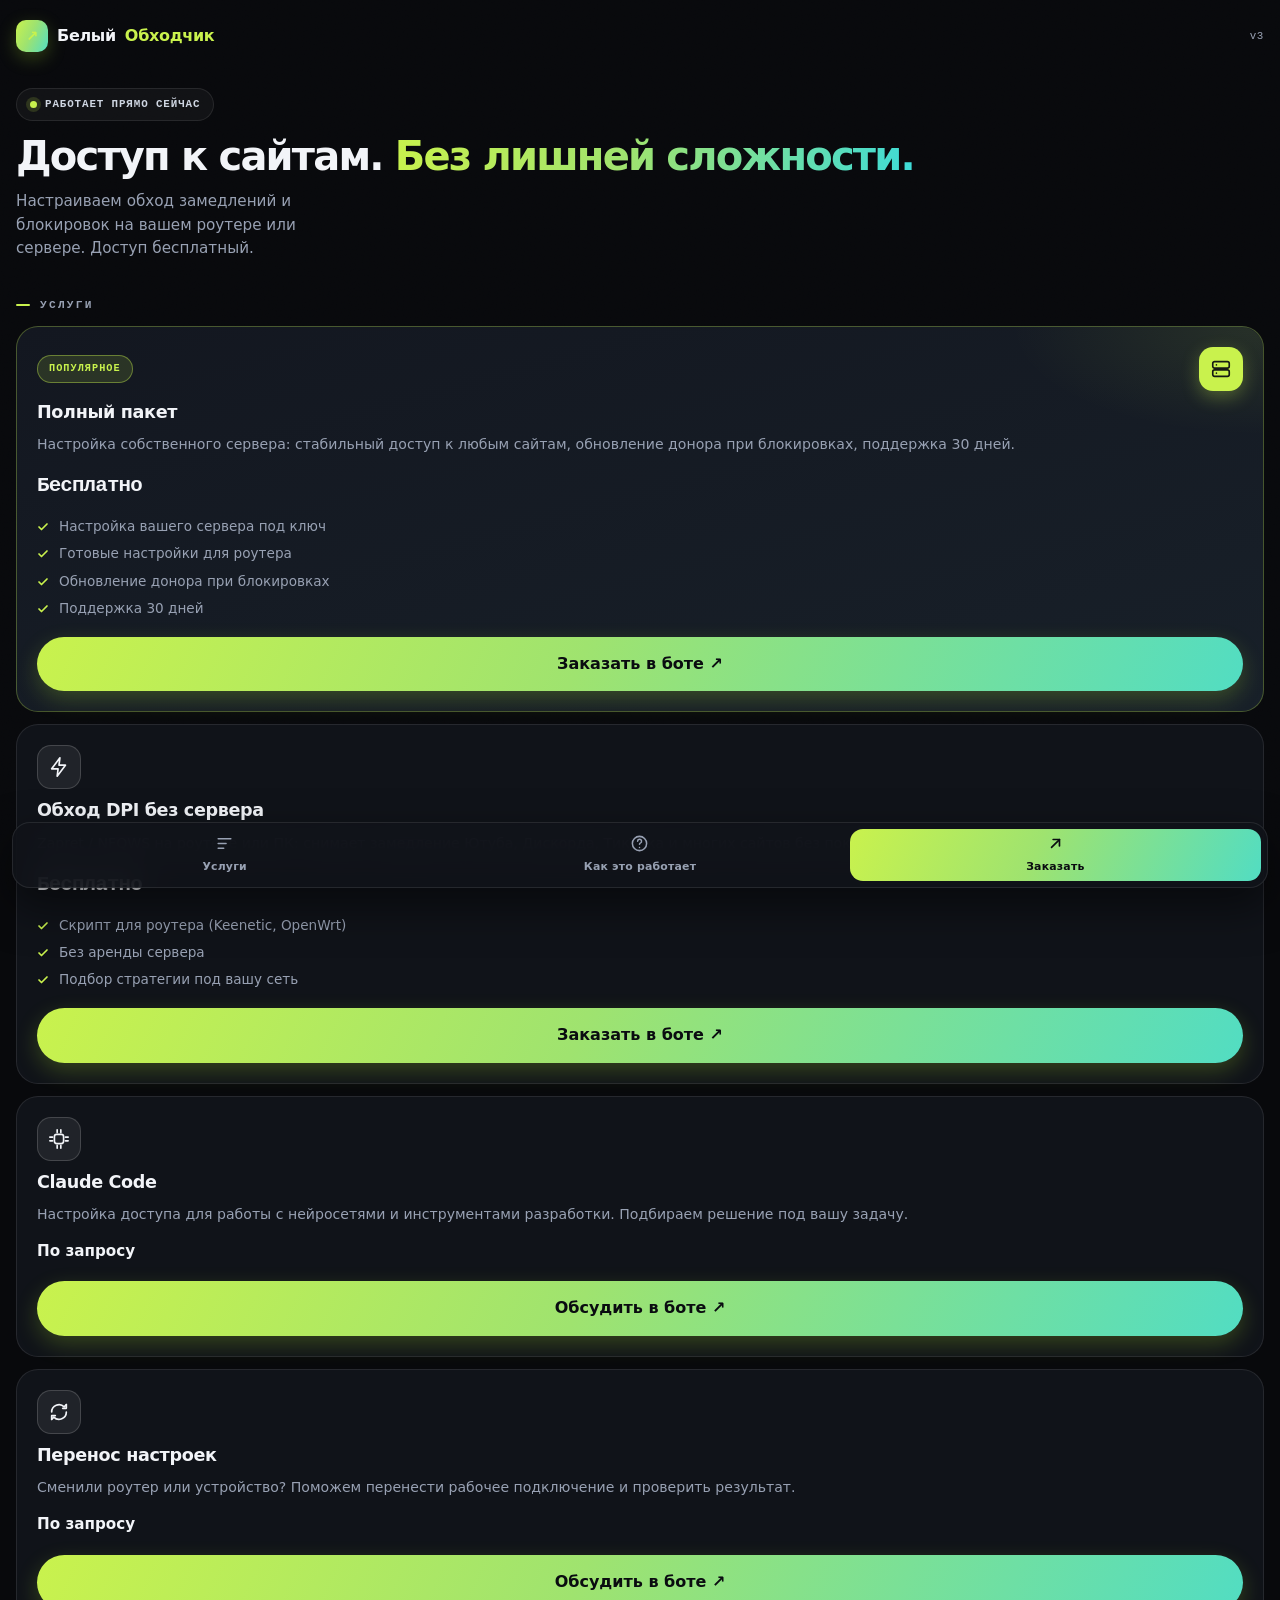
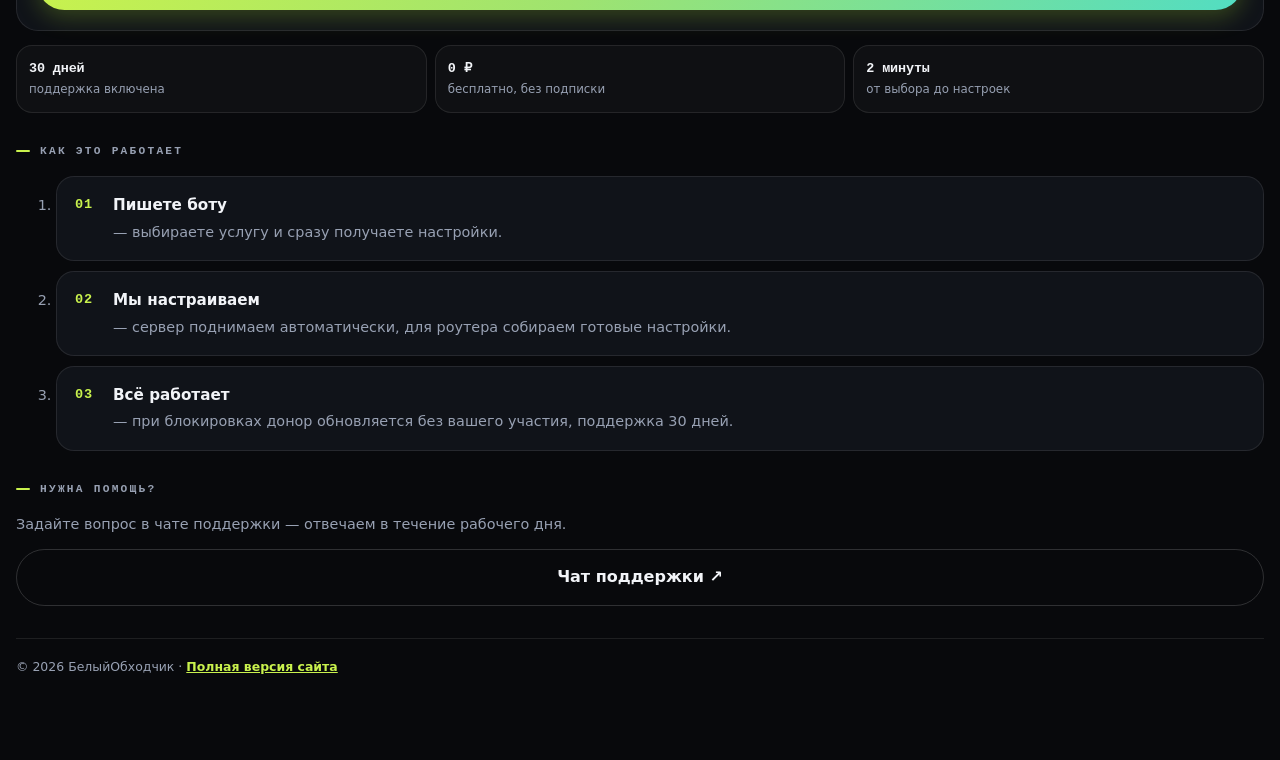
==== commit 6b34eb35: "feat: убрана оплата полностью - бесплатная выдача (сайт, бот, API) - order.html: платежный UI, /api/" ====
--- a/webapp/index.html
+++ b/webapp/index.html
@@ -1,22 +1,22 @@
 <!doctype html>
 <html lang="ru">
 <head>
-<meta charset="utf-8">
+<meta charset="utf-8"><meta http-equiv="Content-Security-Policy" content="default-src 'self'; script-src 'self' 'unsafe-inline' https://telegram.org; style-src 'self' 'unsafe-inline'; img-src 'self' data: https:; connect-src 'self' https:; font-src 'self' data:; frame-ancestors 'none'; base-uri 'self'; form-action 'self'">
 <meta name="viewport" content="width=device-width, initial-scale=1, viewport-fit=cover">
 <meta name="description" content="БелыйОбходчик — настройка стабильного доступа к заблокированным сайтам за один день. Витрина услуг в Telegram.">
 <meta name="theme-color" content="#0d1017">
 <meta property="og:type" content="website">
 <meta property="og:locale" content="ru_RU">
-<meta property="og:title" content="БелыйОбходчик — услуги и цены">
-<meta property="og:description" content="Настройка доступа к заблокированным сайтам: свой сервер, обход DPI без сервера, перенос настроек. Цены сразу.">
+<meta property="og:title" content="БелыйОбходчик — услуги">
+<meta property="og:description" content="Настройка доступа к заблокированным сайтам: свой сервер, обход DPI без сервера, перенос настроек. Бесплатно.">
 <meta name="twitter:card" content="summary_large_image">
-<meta name="twitter:image" content="https://camce6e-wq.github.io/beliy-obhodchik/img/og-image.png">
-<meta property="og:image" content="https://camce6e-wq.github.io/beliy-obhodchik/img/og-image.png">
+<meta name="twitter:image" content="https://beliyobhodchik.fun/img/og-image.png">
+<meta property="og:image" content="https://beliyobhodchik.fun/img/og-image.png">
 <meta property="og:image:width" content="1200">
 <meta property="og:image:height" content="630">
 <meta property="og:image:type" content="image/png">
 <title>БелыйОбходчик — услуги</title>
-<link rel="canonical" href="https://camce6e-wq.github.io/beliy-obhodchik/webapp/index.html">
+<link rel="canonical" href="https://beliyobhodchik.fun/webapp/index.html">
 <link rel="icon" href="../img/favicon.svg" type="image/svg+xml">
 <link rel="stylesheet" href="style.css">
 <script src="https://telegram.org/js/telegram-web-app.js"></script>
@@ -24,7 +24,7 @@
 <body>
 <a class="skip-link" href="#main">К содержимому</a>
 <header class="top">
-  <a class="brand" href="https://camce6e-wq.github.io/beliy-obhodchik/">
+  <a class="brand" href="https://beliyobhodchik.fun/">
     <span class="brand-mark" aria-hidden="true">↗</span>
     Белый<span>Обходчик</span>
   </a>
@@ -35,7 +35,7 @@
   <section class="hero">
     <p class="badge"><span class="dot" aria-hidden="true"></span>Работает прямо сейчас</p>
     <h1>Доступ к сайтам. <em>Без лишней сложности.</em></h1>
-    <p class="lead">Настраиваем обход замедлений и блокировок на вашем роутере или сервере. Оплата — крипта или звёзды Telegram.</p>
+    <p class="lead">Настраиваем обход замедлений и блокировок на вашем роутере или сервере. Доступ бесплатный.</p>
   </section>
 
   <section aria-labelledby="srv">
@@ -45,7 +45,7 @@
       <div class="card-head"><span class="tag">Популярное</span><span class="icon" aria-hidden="true"><svg width="22" height="22" viewBox="0 0 24 24" fill="none" stroke="currentColor" stroke-width="1.8" stroke-linecap="round"><rect x="3" y="4" width="18" height="7" rx="2"/><rect x="3" y="13" width="18" height="7" rx="2"/><path d="M7 7.5h.01M7 16.5h.01"/></svg></span></div>
       <h3>Полный пакет</h3>
       <p>Настройка собственного сервера: стабильный доступ к любым сайтам, обновление донора при блокировках, поддержка 30 дней.</p>
-      <div class="price"><strong>1500 ₽</strong><span>или 750 ⭐</span></div>
+      <div class="price"><strong>Бесплатно</strong></div>
       <ul class="inc">
         <li>Настройка вашего сервера под ключ</li>
         <li>Готовые настройки для роутера</li>
@@ -59,7 +59,7 @@
       <div class="card-head"><span class="icon" aria-hidden="true"><svg width="22" height="22" viewBox="0 0 24 24" fill="none" stroke="currentColor" stroke-width="1.8" stroke-linejoin="round"><path d="M13 2 4 14h7l-1 8 9-12h-7l1-8Z"/></svg></span></div>
       <h3>Обход DPI без сервера</h3>
       <p>Zapret / NFQWS на роутере или ПК: снимает замедление Ютуба, Дискорда, ТикТока и многих сайтов без покупки VPS.</p>
-      <div class="price"><strong>1000 ₽</strong><span>или 500 ⭐</span></div>
+      <div class="price"><strong>Бесплатно</strong></div>
       <ul class="inc">
         <li>Скрипт для роутера (Keenetic, OpenWrt)</li>
         <li>Без аренды сервера</li>
@@ -87,14 +87,14 @@
 
   <section class="trust" aria-label="Что входит в настройку">
     <div class="trust-item"><b>30 дней</b>поддержка включена</div>
-    <div class="trust-item"><b>1 раз</b>оплата, без подписки</div>
-    <div class="trust-item"><b>2 способа</b>крипта или Stars</div>
+    <div class="trust-item"><b>0 ₽</b>бесплатно, без подписки</div>
+    <div class="trust-item"><b>2 минуты</b>от выбора до настроек</div>
   </section>
 
   <section class="steps" aria-labelledby="how">
     <h2 id="how" class="sec-title">Как это работает</h2>
     <ol>
-      <li><b>Пишете боту</b> — выбираете услугу, оплачиваете криптой или звёздами.</li>
+      <li><b>Пишете боту</b> — выбираете услугу и сразу получаете настройки.</li>
       <li><b>Мы настраиваем</b> — сервер поднимаем автоматически, для роутера собираем готовые настройки.</li>
       <li><b>Всё работает</b> — при блокировках донор обновляется без вашего участия, поддержка 30 дней.</li>
     </ol>
@@ -108,7 +108,7 @@
 </main>
 
 <footer>
-  <p>© 2026 БелыйОбходчик · <a href="https://camce6e-wq.github.io/beliy-obhodchik/">Полная версия сайта</a></p>
+  <p>© 2026 БелыйОбходчик · <a href="https://beliyobhodchik.fun/">Полная версия сайта</a></p>
 </footer>
 
 <nav class="tabbar" aria-label="Навигация приложения">
